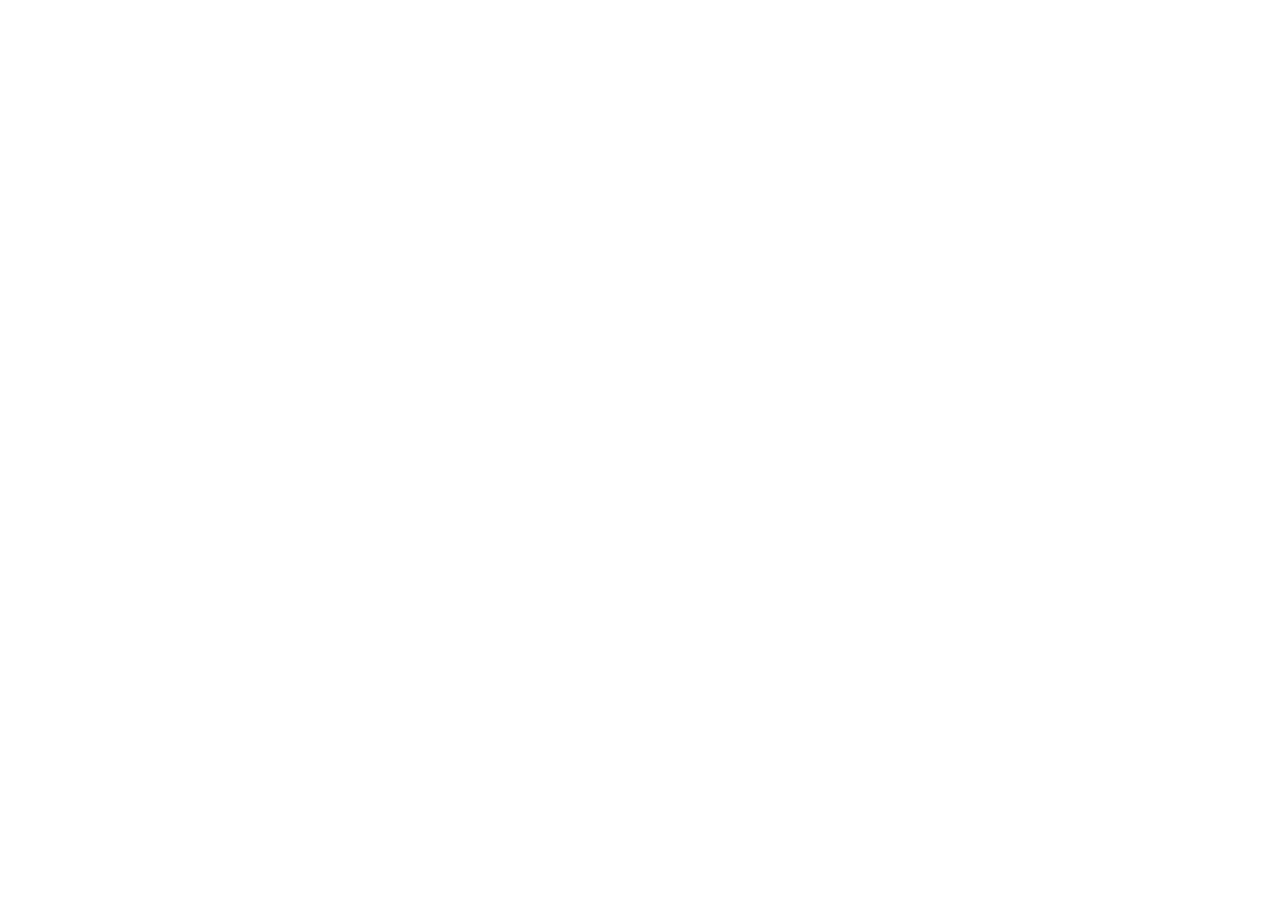
==== docs/download/index.html @ 4f2966c1 "build: era-launcher v0.1.11 with all fixes - Updated to v0.1.11 to fix self-update loop from v0.1.9 " ====
<!-- cache-bust: 20260830-1600



<html lang="en">



<head>



  <meta charset="UTF-8" />



  <meta name="viewport" content="width=device-width, initial-scale=1.0" />



  <title>Download ARGUS — The free Minecraft launcher</title>



  <meta name="description" content="Download ARGUS for Windows. A lightweight Rust-powered Minecraft launcher with automatic Java provisioning." />



  <link rel="stylesheet" href="../css/style.css" />



  <link rel="icon" href="../assets/icon.svg" type="image/svg+xml" />



</head>



<body>



  <nav class="navbar" aria-label="Main">



    <a href="../" class="nav-logo" aria-label="ARGUS Home">



      <svg class="logo-icon" viewBox="0 0 24 24" fill="none" stroke="currentColor" stroke-width="2" stroke-linecap="round" stroke-linejoin="round" aria-hidden="true">



        <path d="M12 2L2 7l10 5 10-5-10-5z"/>



        <path d="M2 17l10 5 10-5"/>



        <path d="M2 12l10 5 10-5"/>



      </svg>



      <span class="logo-text">ARGUS</span>



    </a>



    <button class="nav-toggle" aria-expanded="false" aria-controls="nav-menu" aria-label="Toggle navigation">



      <span class="nav-toggle-bar"></span>



      <span class="nav-toggle-bar"></span>



      <span class="nav-toggle-bar"></span>



    </button>



    <ul class="nav-menu" id="nav-menu">



      <li><a href="../" class="nav-link">Home</a></li>



      <li><a href="../#plugins" class="nav-link">Plugins</a></li>



      <li><a href="." class="nav-link nav-link--active">Download</a></li>



      <li><a href="https://github.com/AngKool-Dev/argus-releases" class="nav-link nav-link--external" target="_blank" rel="noopener noreferrer">GitHub</a></li>



    </ul>



  </nav>



  <div class="nav-overlay" aria-hidden="true"></div>







  <main>



    <section class="download-hero" aria-labelledby="download-title">



      <div class="container">



        <div class="download-card">



          <div class="download-icon" aria-hidden="true">



            <svg viewBox="0 0 24 24" fill="none" stroke="currentColor" stroke-width="1.5" stroke-linecap="round" stroke-linejoin="round">



              <path d="M21 15v4a2 2 0 0 1-2 2H5a2 2 0 0 1-2-2v-4"/>



              <polyline points="7 10 12 15 17 10"/>



              <line x1="12" y1="15" x2="12" y2="3"/>



            </svg>



          </div>



          <h1 id="download-title" class="download-title">Download ARGUS</h1>



          <p class="download-subtitle">Windows x64 — <span data-version>v0.1.11 (14.9 MB)</span></p>







          <a href="." data-download class="btn btn-primary btn-lg btn-download">



            <svg class="btn-icon" viewBox="0 0 24 24" fill="none" stroke="currentColor" stroke-width="2" stroke-linecap="round" stroke-linejoin="round" aria-hidden="true">



              <path d="M21 15v4a2 2 0 0 1-2 2H5a2 2 0 0 1-2-2v-4"/>



              <polyline points="7 10 12 15 17 10"/>



              <line x1="12" y1="15" x2="12" y2="3"/>



            </svg>



            Download ARGUS for Windows



          </a>







          <div class="download-meta">



            <span class="download-meta-item" data-dl-stat><span data-dl-count>—</span> downloads</span>



            <span class="download-meta-sep" data-dl-stat>—</span>



            <span class="download-meta-item">Windows</span>



            <span class="download-meta-sep">—</span>



            <span class="download-meta-item">x86_64</span>



            <span class="download-meta-sep">—</span>



            <span class="download-meta-item">Rust</span>



            <span class="download-meta-sep">—</span>



            <span class="download-meta-item">TUI</span>



          </div>







          <div class="download-info">



            <p class="download-info-text">



              This download is a <strong>standalone portable binary</strong>, not a Windows installer with a folder-selection dialog. There is no setup wizard. Simply save <code>era-launcher.exe</code> to any folder you choose and double-click it to run ARGUS.



            </p>



          </div>







          <div class="download-warning">



            <p class="download-warning-text">



              <strong>Note:</strong> ARGUS is a terminal-based (TUI) launcher. Java is auto-detected or downloaded on first launch — no manual setup required.



            </p>



          </div>







          <div class="download-links">



            <a href="https://github.com/AngKool-Dev/argus-releases" target="_blank" rel="noopener noreferrer" class="download-link">



              <svg viewBox="0 0 24 24" fill="currentColor" width="16" height="16" aria-hidden="true">



                <path d="M12 0c-6.626 0-12 5.373-12 12 0 5.302 3.438 9.8 8.207 11.387.599.111.793-.261.793-.577v-2.234c-3.338.726-4.033-1.416-4.033-1.416-.546-1.387-1.333-1.756-1.333-1.756-1.089-.745.083-.729.083-.729 1.205.084 1.839 1.237 1.839 1.237 1.07 1.834 2.807 1.304 3.492.997.107-.775.418-1.305.762-1.604-2.665-.305-5.467-1.334-5.467-5.931 0-1.311.469-2.381 1.236-3.221-.124-.303-.535-1.524.117-3.176 0 0 1.008-.322 3.301 1.23.957-.266 1.983-.399 3.003-.404 1.02.005 2.047.138 3.006.404 2.291-1.552 3.297-1.23 3.297-1.23.653 1.653.242 2.874.118 3.176.77.84 1.235 1.911 1.235 3.221 0 4.609-2.807 5.624-5.479 5.921.43.372.823 1.102.823 2.222v3.293c0 .319.192.694.801.576 4.765-1.589 8.199-6.086 8.199-11.386 0-6.627-5.373-12-12-12z"/>



              </svg>



              Source code



            </a>



            <a href="https://github.com/AngKool-Dev/argus-releases/releases" target="_blank" rel="noopener noreferrer" class="download-link">



              <svg viewBox="0 0 24 24" fill="none" stroke="currentColor" stroke-width="2" stroke-linecap="round" stroke-linejoin="round" width="16" height="16" aria-hidden="true">



                <path d="M14 2H6a2 2 0 0 0-2 2v16a2 2 0 0 0 2 2h12a2 2 0 0 0 2-2V8z"/>



                <polyline points="14 2 14 8 20 8"/>



                <line x1="16" y1="13" x2="8" y2="13"/>



                <line x1="16" y1="17" x2="8" y2="17"/>



                <polyline points="10 9 9 9 8 9"/>



              </svg>



              Release notes



            </a>



          </div>



        </div>



      </div>



    </section>







    <section class="support-section" aria-labelledby="support-title">



      <div class="container">



        <h2 id="support-title" class="section-title">Support ARGUS</h2>



        <p class="support-desc">ARGUS is free to download and use — no ads, no tracking. If it made your Minecraft setup easier, a coffee keeps development going.</p>



        <div class="bmc-row">



          <div class="bmc-actions">



            <a href="https://buymeacoffee.com/angkool.dev" target="_blank" rel="noopener noreferrer" class="btn btn-primary btn-lg btn-bmc">



              <svg class="btn-icon" viewBox="0 0 24 24" fill="none" stroke="currentColor" stroke-width="2" stroke-linecap="round" stroke-linejoin="round" aria-hidden="true">



                <path d="M18 8h1a4 4 0 0 1 0 8h-1"/>



                <path d="M2 8h16v9a4 4 0 0 1-4 4H6a4 4 0 0 1-4-4V8z"/>



                <line x1="6" y1="1" x2="6" y2="4"/>



                <line x1="10" y1="1" x2="10" y2="4"/>



                <line x1="14" y1="1" x2="14" y2="4"/>



              </svg>



              Buy Me a Coffee



            </a>



            <a href="https://www.paypal.com/ncp/payment/XK8D7M8P8XD34" target="_blank" rel="noopener noreferrer" class="btn btn-lg btn-paypal">



              <svg class="btn-icon" viewBox="0 0 24 24" fill="none" stroke="currentColor" stroke-width="2" stroke-linecap="round" stroke-linejoin="round" aria-hidden="true">



                <rect x="1" y="4" width="22" height="16" rx="2" ry="2"/>



                <line x1="1" y1="10" x2="23" y2="10"/>



              </svg>



              Donate via PayPal



            </a>



          </div>



          <a href="https://buymeacoffee.com/angkool.dev" target="_blank" rel="noopener noreferrer" aria-label="Buy Me a Coffee QR code">



            <img src="/assets/bmc_qr.png" alt="Buy Me a Coffee QR code for angkool.dev" width="140" height="140" class="bmc-qr" loading="lazy" />



          </a>



        </div>



        <p class="bmc-note">Tap a button or scan the code — every bit helps.</p>



        <div class="support-actions" style="margin-top: 28px;">



          <a href="https://github.com/AngKool-Dev/argus-releases" target="_blank" rel="noopener noreferrer" class="btn btn-secondary">



            <svg viewBox="0 0 24 24" fill="currentColor" width="16" height="16" aria-hidden="true">



              <path d="M12 0c-6.626 0-12 5.373-12 12 0 5.302 3.438 9.8 8.207 11.387.599.111.793-.261.793-.577v-2.234c-3.338.726-4.033-1.416-4.033-1.416-.546-1.387-1.333-1.756-1.333-1.756-1.089-.745.083-.729.083-.729 1.205.084 1.839 1.237 1.839 1.237 1.07 1.834 2.807 1.304 3.492.997.107-.775.418-1.305.762-1.604-2.665-.305-5.467-1.334-5.467-5.931 0-1.311.469-2.381 1.236-3.221-.124-.303-.535-1.524.117-3.176 0 0 1.008-.322 3.301 1.23.957-.266 1.983-.399 3.003-.404 1.02.005 2.047.138 3.006.404 2.291-1.552 3.297-1.23 3.297-1.23.653 1.653.242 2.874.118 3.176.77.84 1.235 1.911 1.235 3.221 0 4.609-2.807 5.624-5.479 5.921.43.372.823 1.102.823 2.222v3.293c0 .319.192.694.801.576 4.765-1.589 8.199-6.086 8.199-11.386 0-6.627-5.373-12-12-12z"/>



            </svg>



            Star on GitHub



          </a>



        </div>



      </div>



    </section>



  </main>







  <footer class="footer" role="contentinfo">



    <div class="container footer-inner">



      <div class="footer-brand">



        <a href="../" class="nav-logo" aria-label="ARGUS Home">



          <svg class="logo-icon" viewBox="0 0 24 24" fill="none" stroke="currentColor" stroke-width="2" stroke-linecap="round" stroke-linejoin="round" aria-hidden="true">



            <path d="M12 2L2 7l10 5 10-5-10-5z"/>



            <path d="M2 17l10 5 10-5"/>



            <path d="M2 12l10 5 10-5"/>



          </svg>



          <span class="logo-text">ARGUS</span>



        </a>



        <p class="footer-tagline">Free Minecraft launcher for Windows.</p>



      </div>



      <div class="footer-links">



        <a href="../#plugins" rel="noopener noreferrer">Plugins</a>



        <a href="https://github.com/AngKool-Dev/argus-releases" target="_blank" rel="noopener noreferrer">GitHub</a>



        <a href="https://buymeacoffee.com/angkool.dev" target="_blank" rel="noopener noreferrer">Support</a>



        <a href="../">Download</a>



      </div>



      <p class="footer-legal">Minecraft is a trademark of Mojang Studios. ARGUS is an independent project.</p>



    </div>



  </footer>







  <script src="../js/main.js"></script>



</body>



</html>
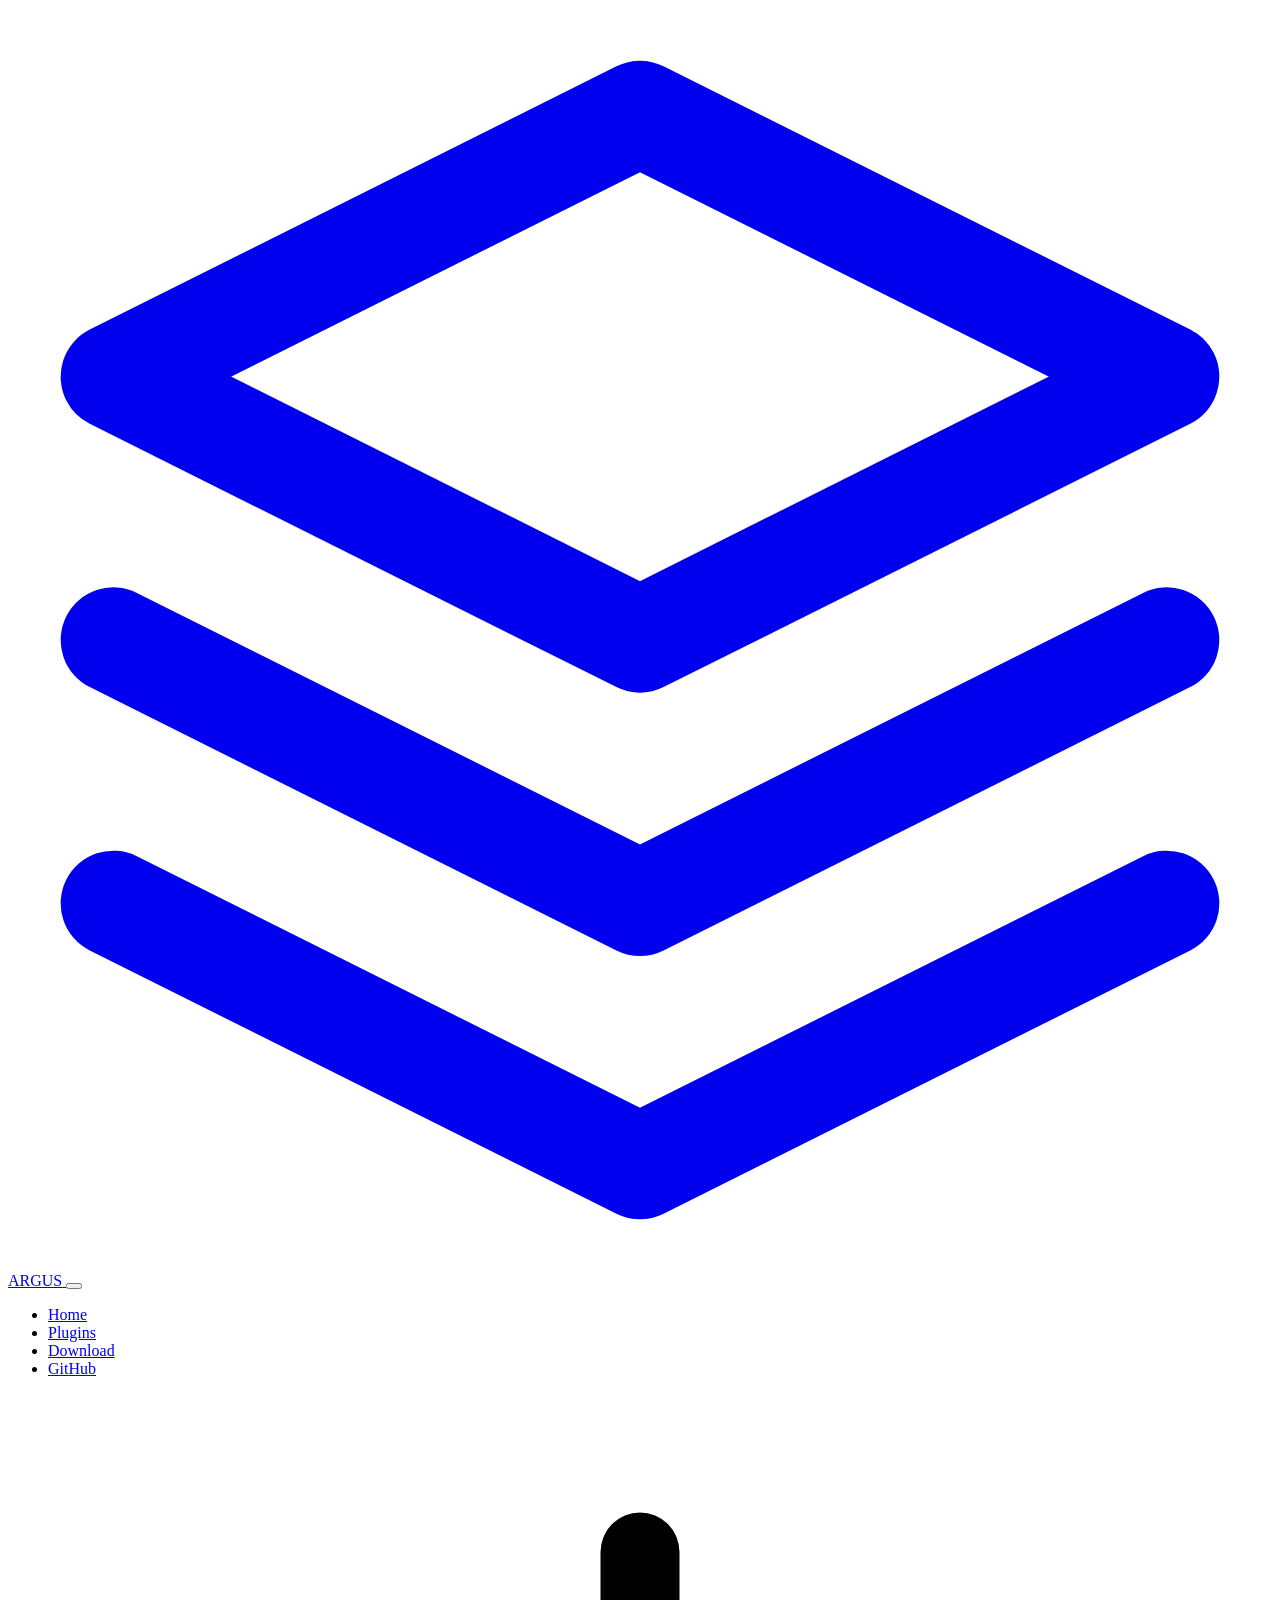
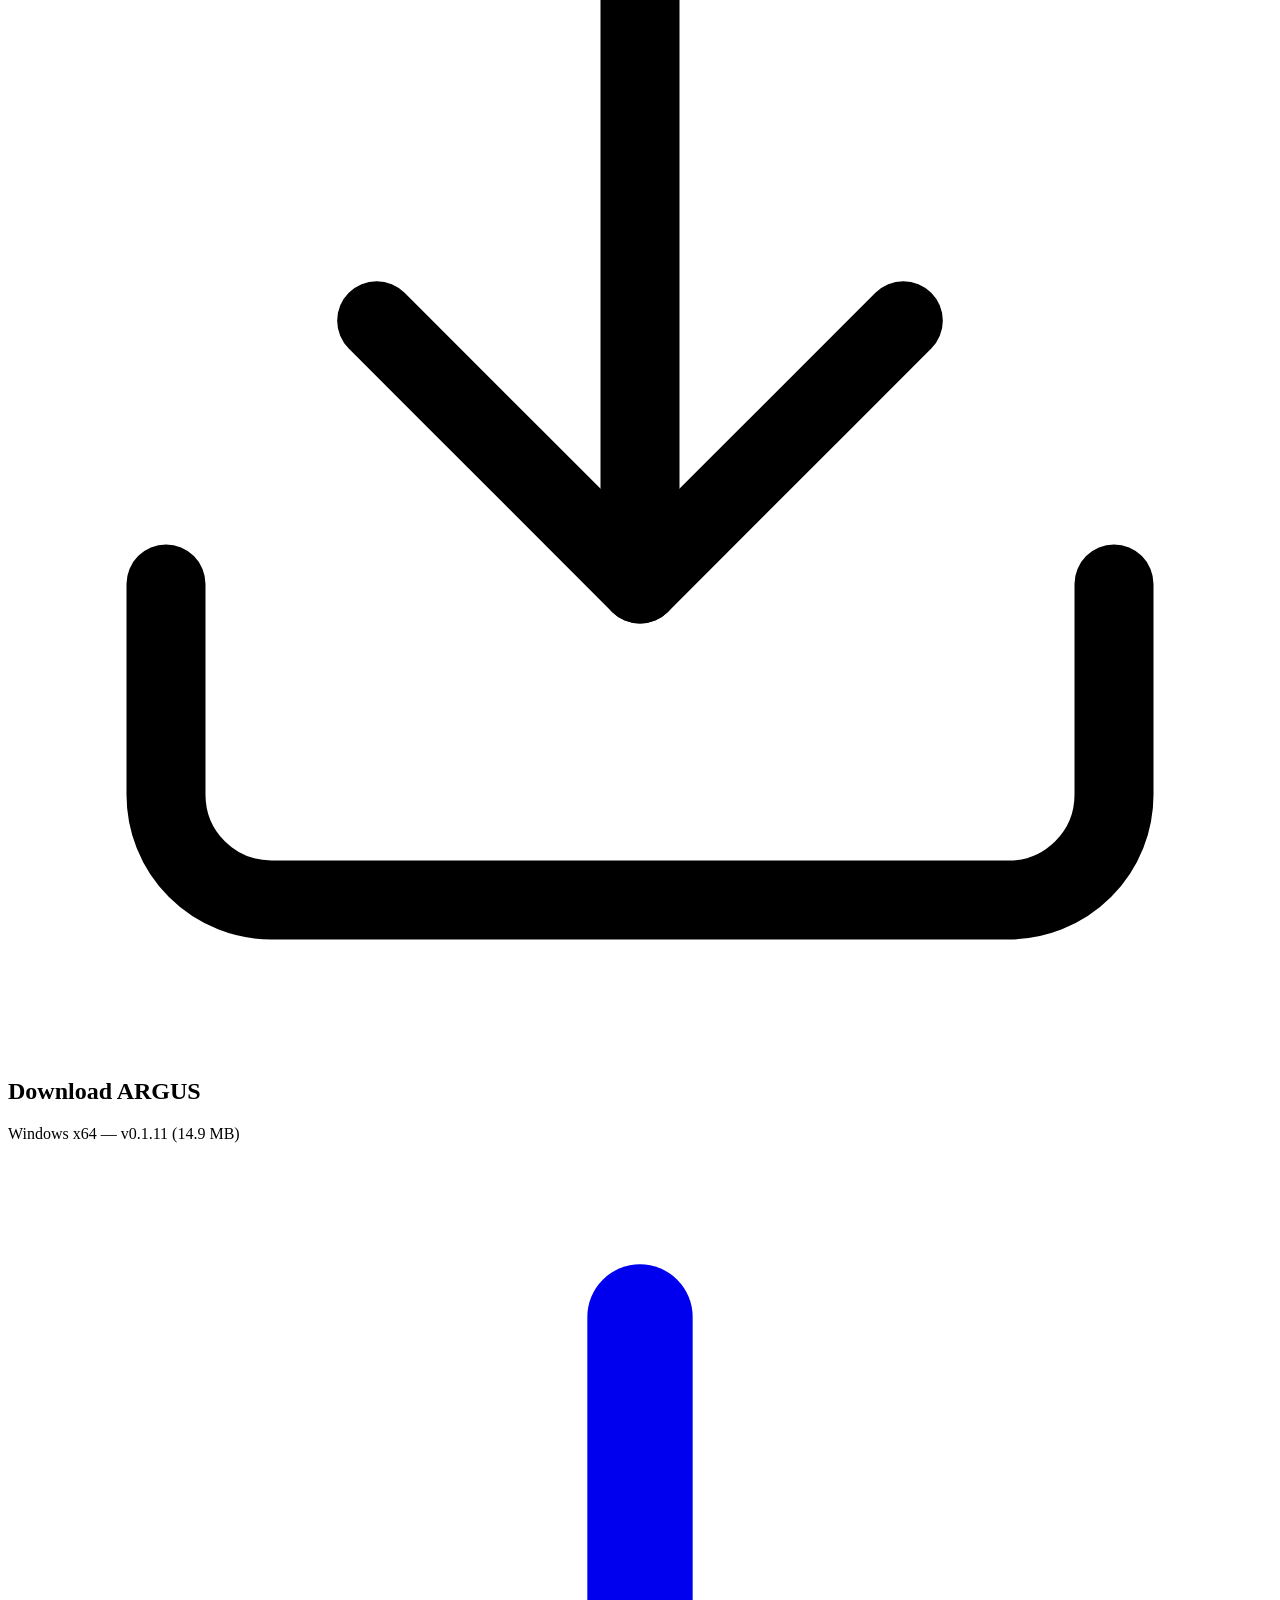
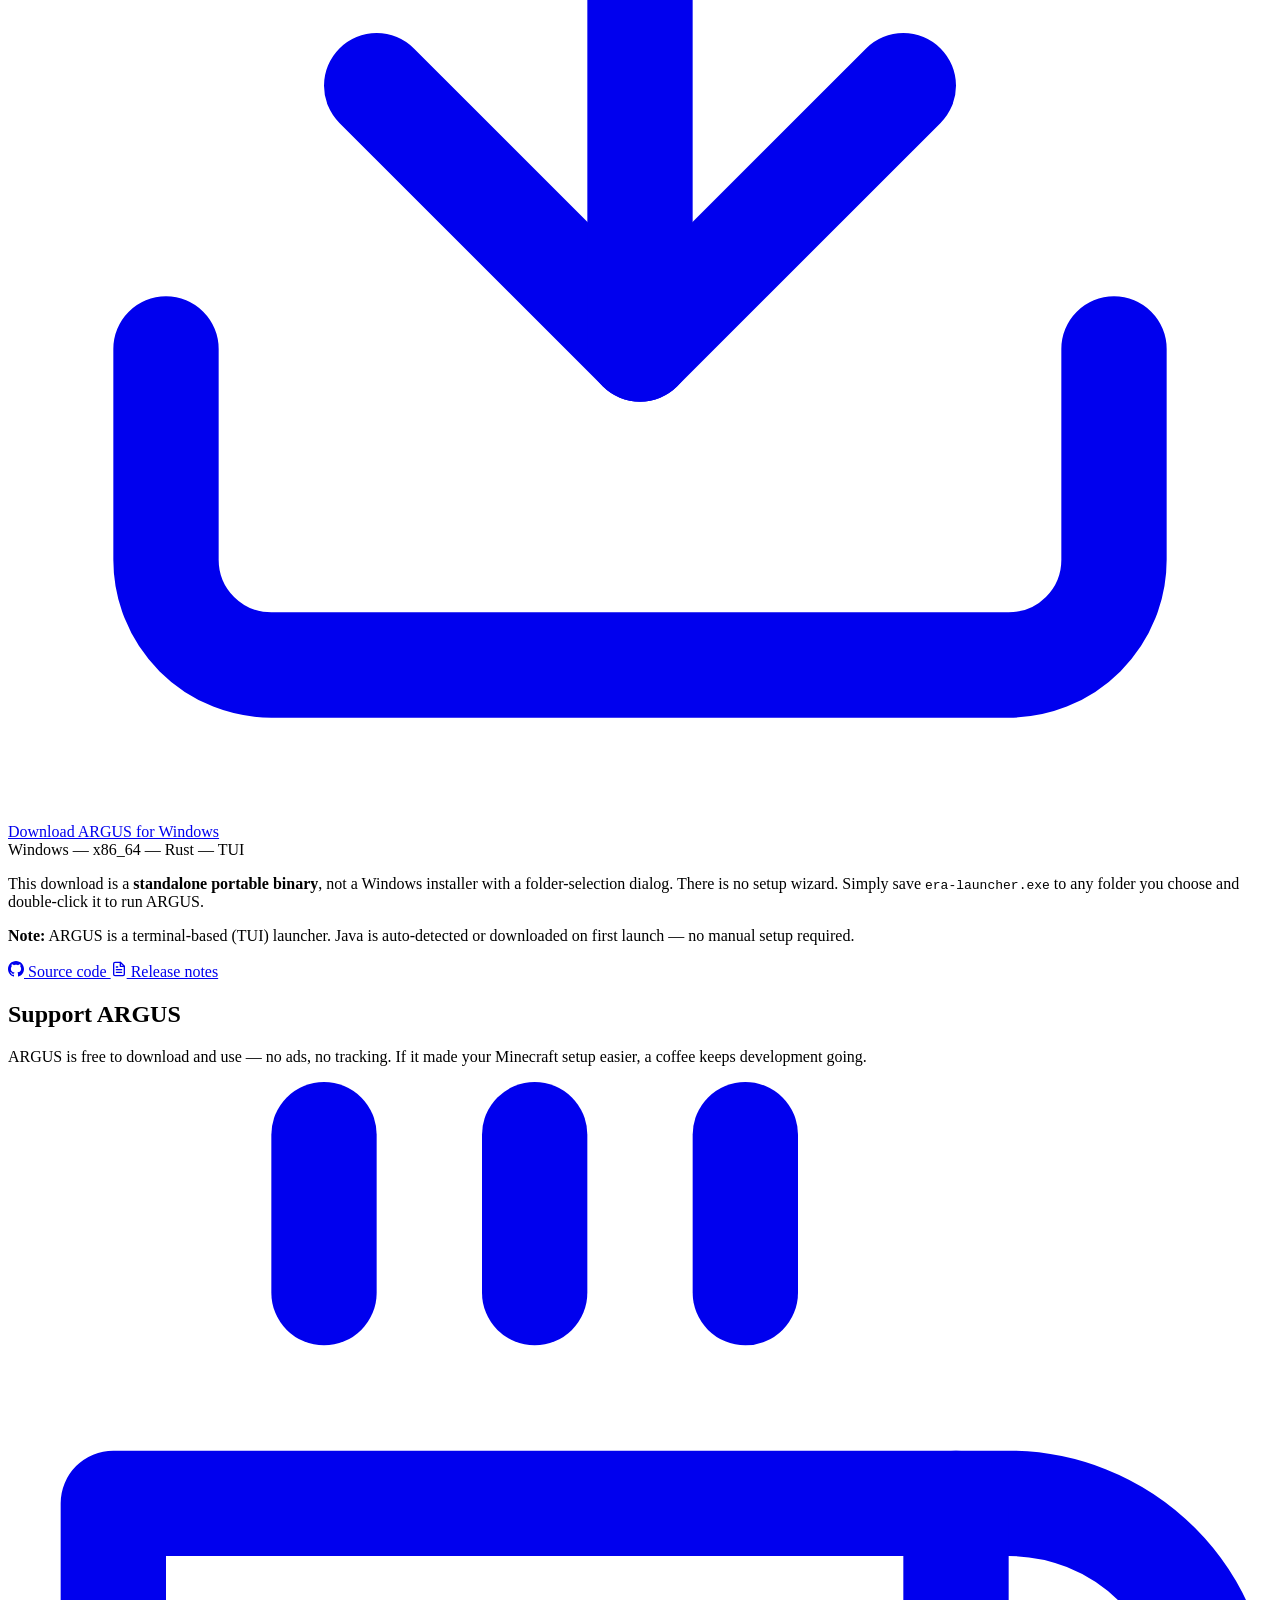
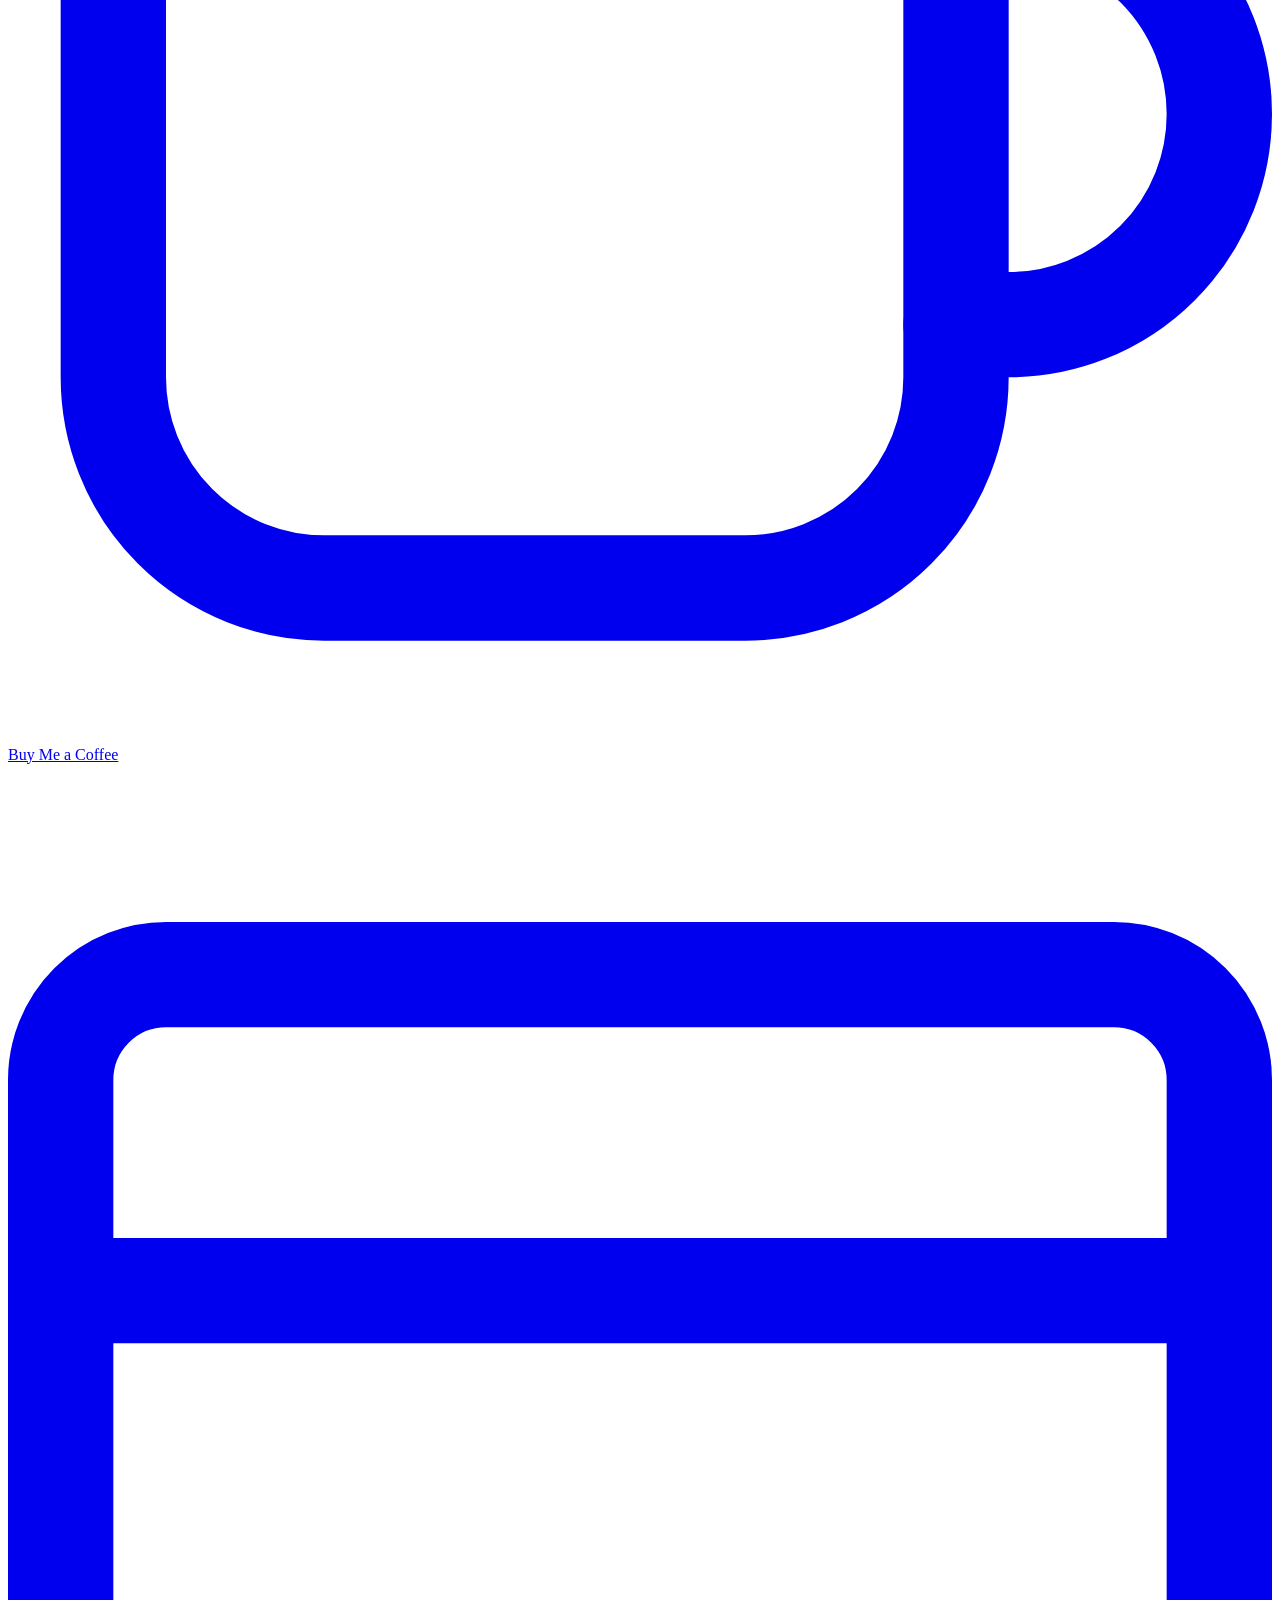
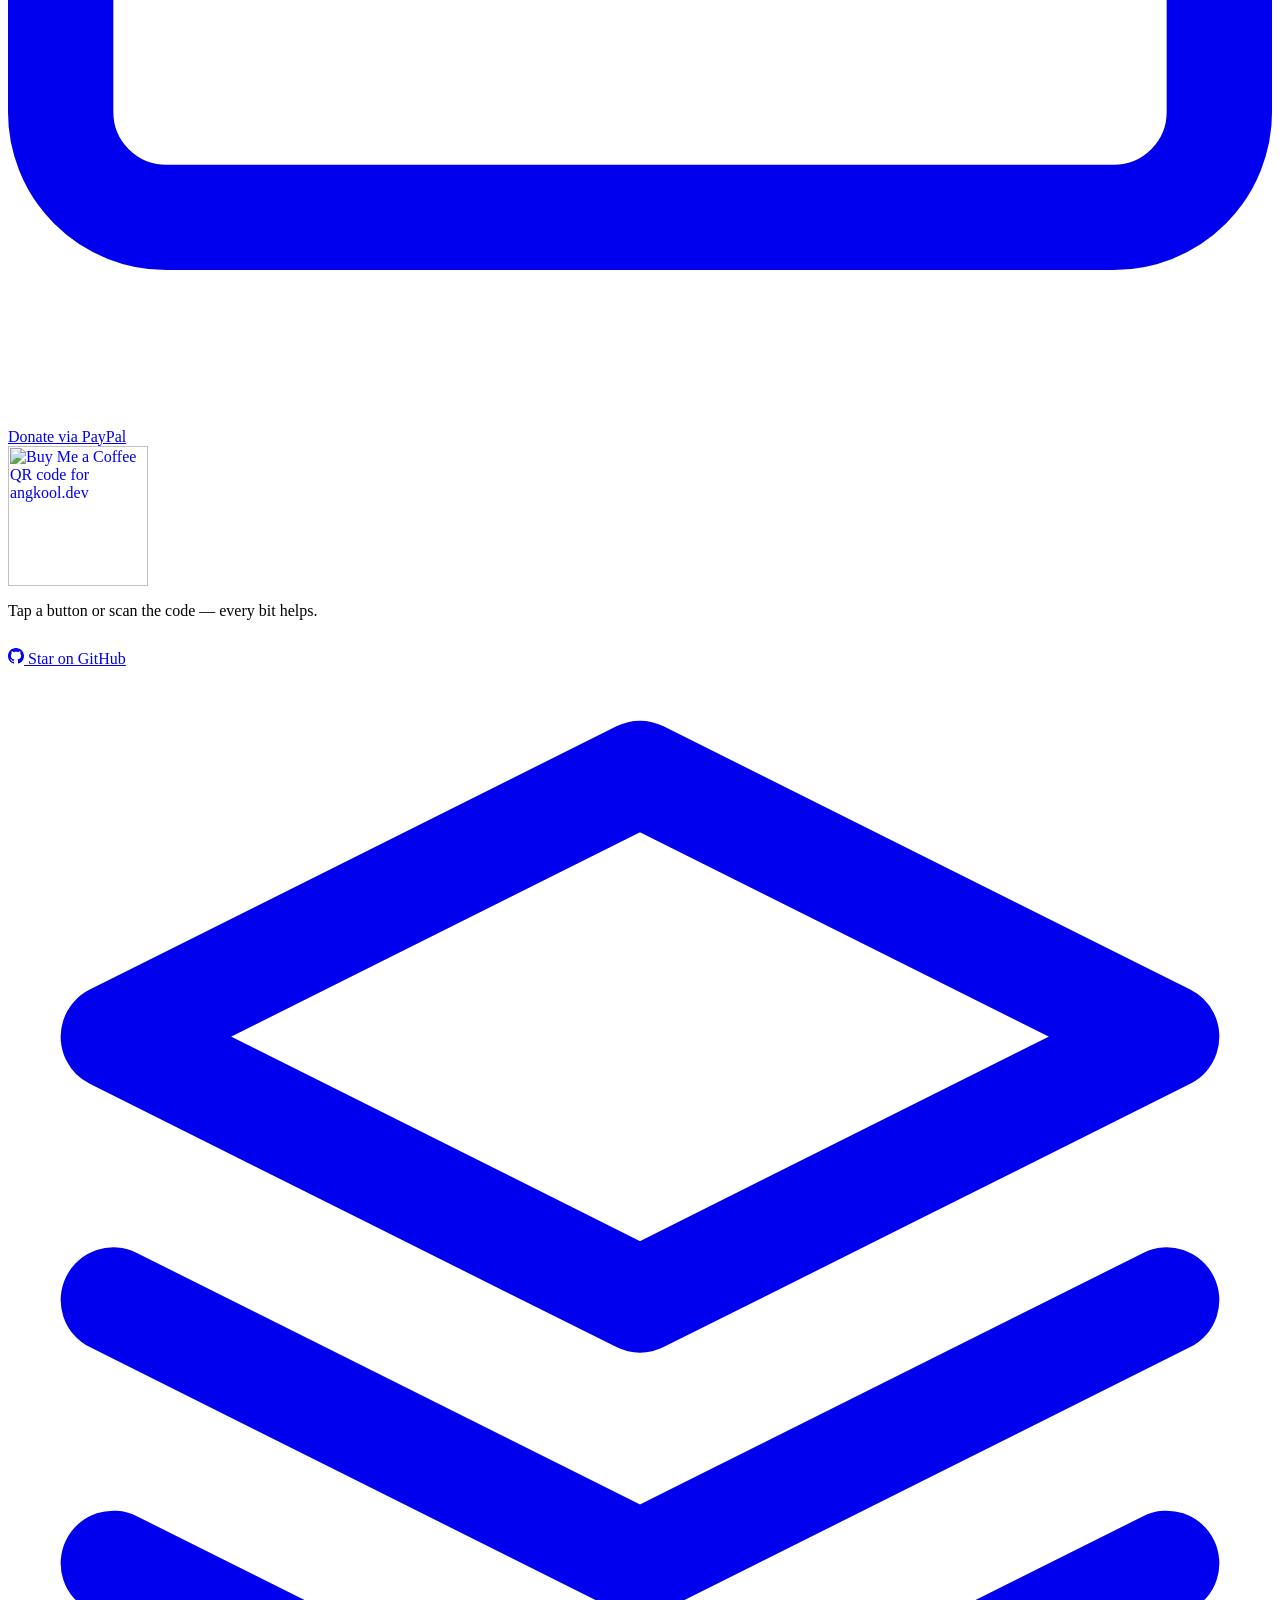
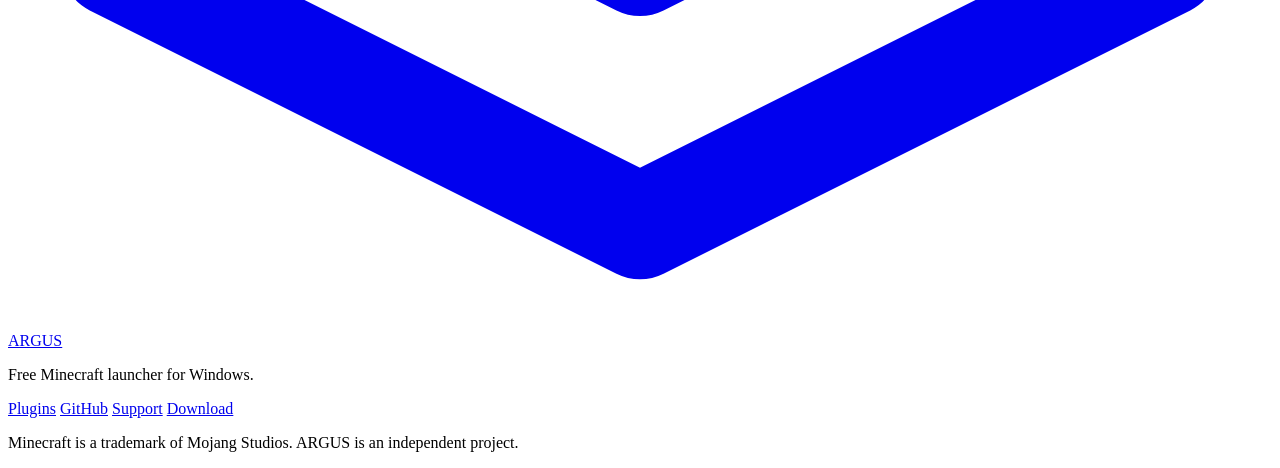
==== commit 2545f855: "fix: add Cloudflare Pages redirects and trailing-slash download links" ====
--- a/docs/download/index.html
+++ b/docs/download/index.html
@@ -1,4 +1,4 @@
-<!-- cache-bust: 20260830-1600
+<!-- cache-bust: 20260830-1600 -->
 
 
 
@@ -110,7 +110,7 @@
 
 
 
-      <li><a href="." class="nav-link nav-link--active">Download</a></li>
+      <li><a href="./" class="nav-link nav-link--active">Download</a></li>
 
 
 
@@ -190,7 +190,7 @@
 
 
 
-          <a href="." data-download class="btn btn-primary btn-lg btn-download">
+          <a href="./" data-download class="btn btn-primary btn-lg btn-download">
 
 
 
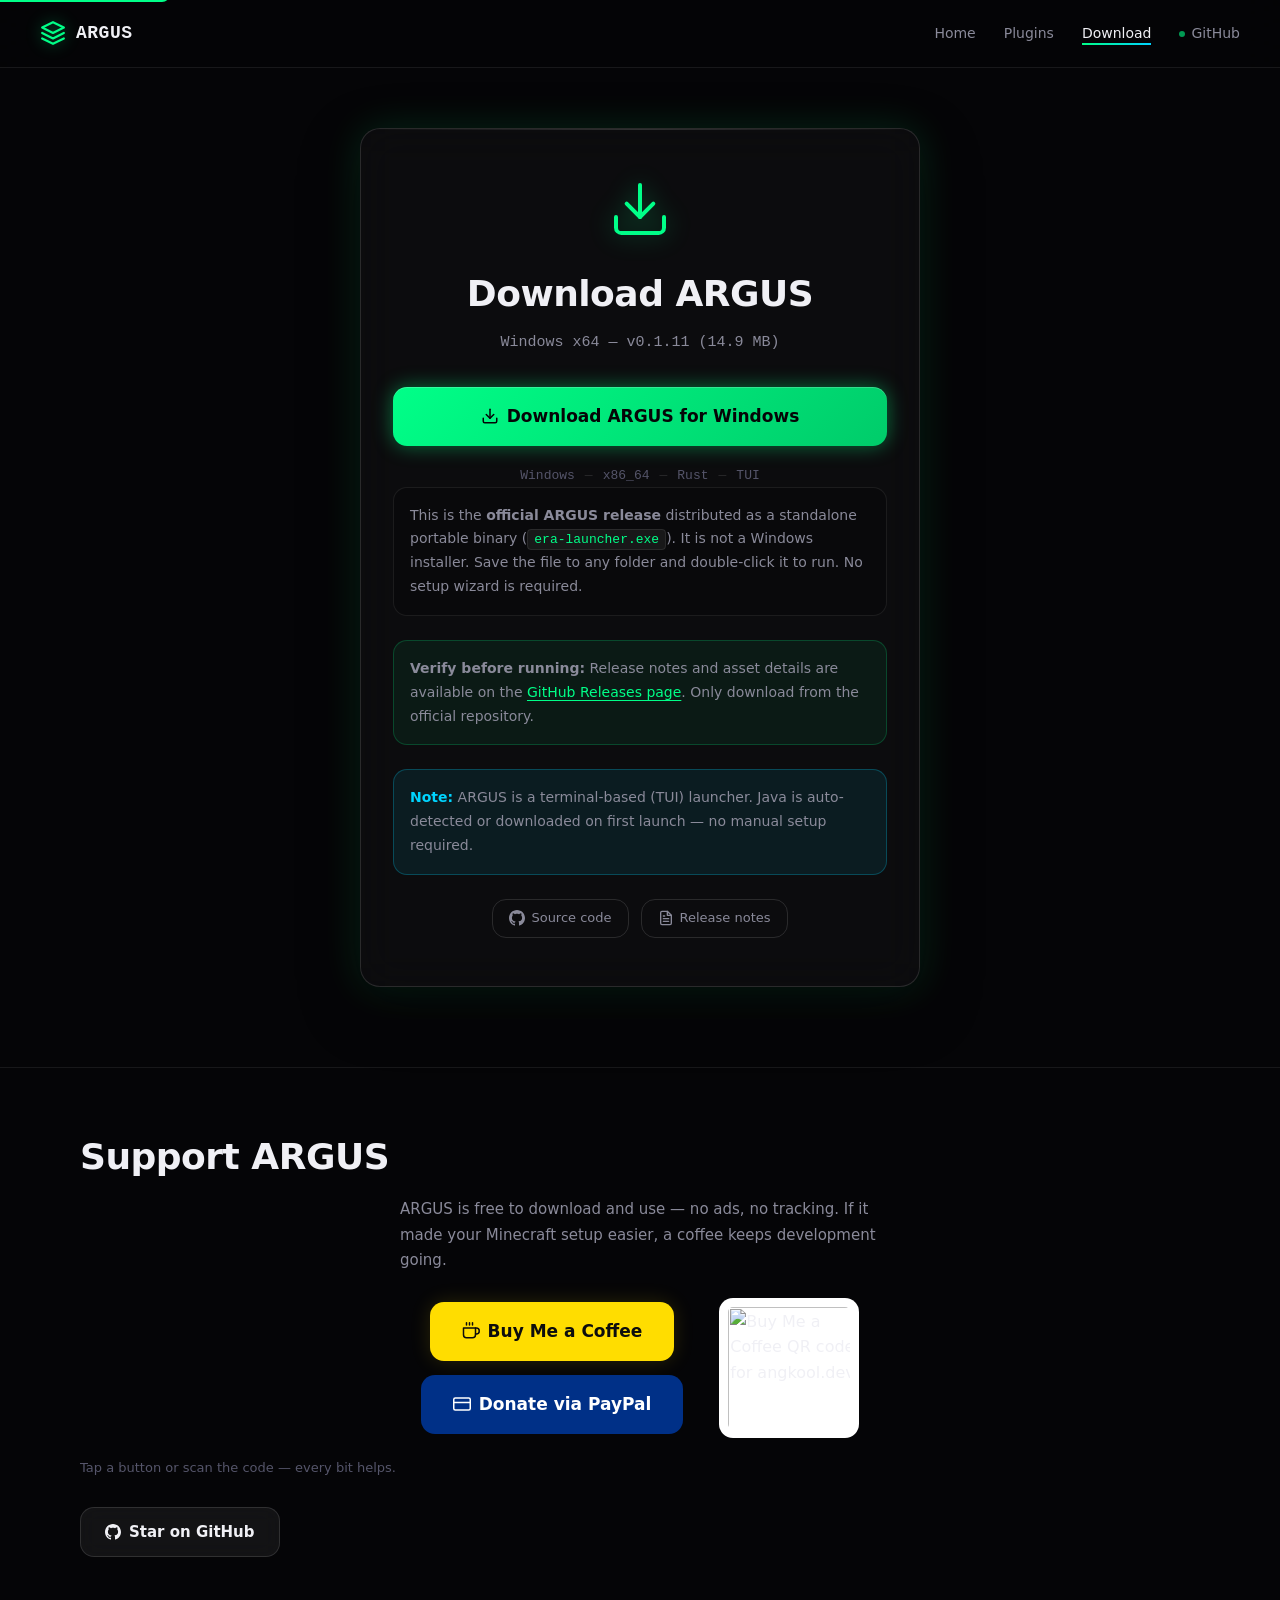
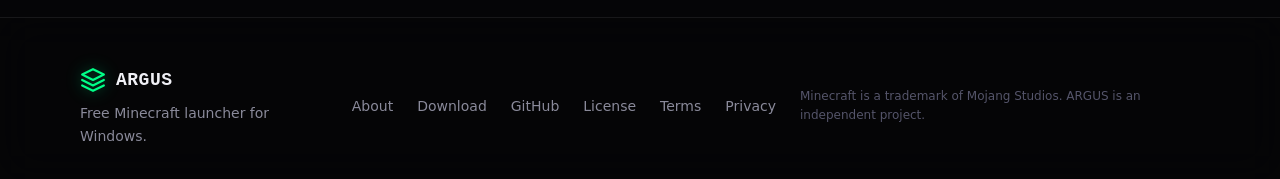
==== commit ce8a0ee3: "Add privacy, terms, license pages; improve download safety, footer, accessibility, SEO" ====
--- a/docs/download/index.html
+++ b/docs/download/index.html
@@ -34,6 +34,30 @@
 
 
 
+  <link rel="canonical" href="https://argus-launcher.pages.dev/download/" />
+
+
+
+  <meta property="og:title" content="Download ARGUS — The free Minecraft launcher" />
+
+
+
+  <meta property="og:description" content="Download ARGUS for Windows. A lightweight Rust-powered Minecraft launcher with automatic Java provisioning." />
+
+
+
+  <meta property="og:type" content="website" />
+
+
+
+  <meta property="og:url" content="https://argus-launcher.pages.dev/download/" />
+
+
+
+  <meta property="og:site_name" content="ARGUS" />
+
+
+
 </head>
 
 
@@ -42,6 +66,9 @@
 
 
 
+  <a href="#main" class="skip-link">Skip to content</a>
+
+
   <nav class="navbar" aria-label="Main">
 
 
@@ -282,7 +309,7 @@
 
 
 
-              This download is a <strong>standalone portable binary</strong>, not a Windows installer with a folder-selection dialog. There is no setup wizard. Simply save <code>era-launcher.exe</code> to any folder you choose and double-click it to run ARGUS.
+              This is the <strong>official ARGUS release</strong> distributed as a standalone portable binary (<code>era-launcher.exe</code>). It is not a Windows installer. Save the file to any folder and double-click it to run. No setup wizard is required.
 
 
 
@@ -294,6 +321,26 @@
 
 
 
+          <div class="download-verify">
+
+
+
+            <p class="download-verify-text">
+
+
+
+              <strong>Verify before running:</strong> Release notes and asset details are available on the <a href="https://github.com/AngKool-Dev/argus-releases/releases" target="_blank" rel="noopener noreferrer">GitHub Releases page</a>. Only download from the official repository.
+
+
+
+            </p>
+
+
+
+          </div>
+
+
+
 
 
 
@@ -626,27 +673,35 @@
 
 
 
-      <div class="footer-links">
-
-
-
-        <a href="../#plugins" rel="noopener noreferrer">Plugins</a>
-
-
-
-        <a href="https://github.com/AngKool-Dev/argus-releases" target="_blank" rel="noopener noreferrer">GitHub</a>
-
-
-
-        <a href="https://buymeacoffee.com/angkool.dev" target="_blank" rel="noopener noreferrer">Support</a>
-
-
-
-        <a href="../">Download</a>
-
-
-
-      </div>
+       <div class="footer-links">
+
+
+
+         <a href="../">About</a>
+
+
+
+         <a href="./">Download</a>
+
+
+
+         <a href="https://github.com/AngKool-Dev/argus-releases" target="_blank" rel="noopener noreferrer">GitHub</a>
+
+
+
+         <a href="../license/">License</a>
+
+
+
+         <a href="../terms/">Terms</a>
+
+
+
+         <a href="../privacy/">Privacy</a>
+
+
+
+       </div>
 
 
 
--- a/docs/css/style.css
+++ b/docs/css/style.css
@@ -0,0 +1,1704 @@
+/* ============================================
+   ARGUS — Liquid Glass Theme
+   ============================================ */
+
+:root {
+  --bg-root: #050507;
+  --bg-surface: rgba(255, 255, 255, 0.03);
+  --bg-elevated: rgba(255, 255, 255, 0.06);
+  --bg-inset: rgba(0, 0, 0, 0.25);
+  --border-subtle: rgba(255, 255, 255, 0.08);
+  --border-default: rgba(255, 255, 255, 0.12);
+  --border-strong: rgba(255, 255, 255, 0.2);
+  --text-primary: #f0f0f5;
+  --text-secondary: #8a8a9a;
+  --text-muted: #55556a;
+  --accent-primary: #00ff88;
+  --accent-secondary: #00d4ff;
+  --accent-tertiary: #a855f7;
+  --accent-dim: rgba(0, 255, 136, 0.15);
+  --accent-glow: rgba(0, 255, 136, 0.4);
+  --font-mono: 'JetBrains Mono', 'Fira Code', 'Cascadia Code', 'Consolas', monospace;
+  --font-sans: 'Inter', system-ui, -apple-system, BlinkMacSystemFont, 'Segoe UI', Roboto, sans-serif;
+  --radius-sm: 8px;
+  --radius-md: 14px;
+  --radius-lg: 20px;
+  --radius-xl: 28px;
+  --max-width: 1200px;
+  --nav-height: 68px;
+}
+
+*, *::before, *::after {
+  box-sizing: border-box;
+  margin: 0;
+  padding: 0;
+}
+
+html {
+  scroll-behavior: smooth;
+  -webkit-text-size-adjust: 100%;
+}
+
+body {
+  background: var(--bg-root);
+  color: var(--text-primary);
+  font-family: var(--font-sans);
+  line-height: 1.6;
+  min-height: 100vh;
+  overflow-x: hidden;
+  -webkit-font-smoothing: antialiased;
+  -moz-osx-font-smoothing: grayscale;
+}
+
+a {
+  color: inherit;
+  text-decoration: none;
+}
+
+img, svg {
+  display: block;
+  max-width: 100%;
+}
+
+ul {
+  list-style: none;
+}
+
+.container {
+  width: 100%;
+  max-width: var(--max-width);
+  margin: 0 auto;
+  padding: 0 24px;
+}
+
+@media (min-width: 768px) {
+  .container {
+    padding: 0 40px;
+  }
+}
+
+/* ============================================
+   Animated Liquid Background
+   ============================================ */
+.liquid-bg {
+  position: fixed;
+  inset: 0;
+  z-index: -1;
+  overflow: hidden;
+  pointer-events: none;
+}
+
+.liquid-orb {
+  position: absolute;
+  border-radius: 50%;
+  filter: blur(80px);
+  opacity: 0.5;
+  animation: float 20s ease-in-out infinite;
+}
+
+.liquid-orb--1 {
+  width: 500px;
+  height: 500px;
+  background: radial-gradient(circle, rgba(0, 255, 136, 0.2) 0%, transparent 70%);
+  top: -10%;
+  left: -5%;
+  animation-delay: 0s;
+}
+
+.liquid-orb--2 {
+  width: 400px;
+  height: 400px;
+  background: radial-gradient(circle, rgba(0, 212, 255, 0.18) 0%, transparent 70%);
+  top: 40%;
+  right: -8%;
+  animation-delay: -7s;
+}
+
+.liquid-orb--3 {
+  width: 350px;
+  height: 350px;
+  background: radial-gradient(circle, rgba(168, 85, 247, 0.15) 0%, transparent 70%);
+  bottom: -5%;
+  left: 20%;
+  animation-delay: -14s;
+}
+
+.liquid-orb--4 {
+  width: 300px;
+  height: 300px;
+  background: radial-gradient(circle, rgba(0, 255, 136, 0.12) 0%, transparent 70%);
+  top: 60%;
+  left: 50%;
+  animation-delay: -5s;
+}
+
+@keyframes float {
+  0%, 100% { transform: translate(0, 0) scale(1); }
+  25% { transform: translate(60px, -40px) scale(1.1); }
+  50% { transform: translate(-20px, 30px) scale(0.95); }
+  75% { transform: translate(-50px, -20px) scale(1.05); }
+}
+
+/* ============================================
+   Navbar
+   ============================================ */
+.navbar {
+  position: fixed;
+  top: 0;
+  left: 0;
+  right: 0;
+  z-index: 100;
+  height: var(--nav-height);
+  background: rgba(5, 5, 7, 0.7);
+  backdrop-filter: blur(20px) saturate(180%);
+  -webkit-backdrop-filter: blur(20px) saturate(180%);
+  border-bottom: 1px solid var(--border-subtle);
+  display: flex;
+  align-items: center;
+  justify-content: space-between;
+  padding: 0 24px;
+  gap: 32px;
+}
+
+@media (min-width: 768px) {
+  .navbar {
+    padding: 0 40px;
+  }
+}
+
+.nav-logo {
+  display: inline-flex;
+  align-items: center;
+  gap: 10px;
+  color: var(--text-primary);
+  font-weight: 700;
+  font-size: 18px;
+  letter-spacing: 0.5px;
+  z-index: 101;
+}
+
+.logo-icon {
+  width: 26px;
+  height: 26px;
+  color: var(--accent-primary);
+  filter: drop-shadow(0 0 8px var(--accent-glow));
+}
+
+.logo-text {
+  font-family: var(--font-mono);
+}
+
+.nav-menu {
+  display: flex;
+  align-items: center;
+  gap: 28px;
+}
+
+.nav-link {
+  font-size: 14px;
+  font-weight: 500;
+  color: var(--text-secondary);
+  transition: color 0.2s ease;
+  position: relative;
+}
+
+.nav-link:hover,
+.nav-link:focus {
+  color: var(--text-primary);
+  outline: none;
+}
+
+.nav-link:focus-visible {
+  outline: 2px solid var(--accent-primary);
+  outline-offset: 3px;
+  border-radius: 4px;
+}
+
+.nav-link::after {
+  content: '';
+  position: absolute;
+  bottom: -4px;
+  left: 0;
+  width: 0;
+  height: 2px;
+  background: linear-gradient(90deg, var(--accent-primary), var(--accent-secondary));
+  transition: width 0.25s ease;
+}
+
+.nav-link:hover::after,
+.nav-link:focus::after {
+  width: 100%;
+}
+
+.nav-link--external::before {
+  content: '';
+  display: inline-block;
+  width: 6px;
+  height: 6px;
+  margin-right: 6px;
+  border-radius: 50%;
+  background: var(--accent-primary);
+  opacity: 0.6;
+  vertical-align: middle;
+}
+
+.nav-link--discord {
+  display: inline-flex;
+  align-items: center;
+  gap: 8px;
+  padding: 8px 16px;
+  border-radius: 999px;
+  background: linear-gradient(135deg, rgba(88, 101, 242, 0.15), rgba(88, 101, 242, 0.05));
+  border: 1px solid rgba(88, 101, 242, 0.35);
+  color: #b4c0ff;
+  font-weight: 600;
+  font-size: 13px;
+  letter-spacing: 0.2px;
+  backdrop-filter: blur(10px);
+  box-shadow: 0 0 20px rgba(88, 101, 242, 0.15), inset 0 1px 0 rgba(255, 255, 255, 0.05);
+  transition: all 0.3s ease;
+}
+
+.nav-link--discord::before {
+  display: none;
+}
+
+.nav-link--discord::after {
+  display: none;
+}
+
+.nav-discord-icon {
+  width: 18px;
+  height: 18px;
+  flex-shrink: 0;
+  filter: drop-shadow(0 0 4px rgba(88, 101, 242, 0.5));
+  transition: filter 0.3s ease;
+}
+
+.nav-link--discord:hover,
+.nav-link--discord:focus {
+  color: #fff;
+  background: linear-gradient(135deg, rgba(88, 101, 242, 0.35), rgba(88, 101, 242, 0.15));
+  border-color: rgba(88, 101, 242, 0.6);
+  box-shadow: 0 0 30px rgba(88, 101, 242, 0.35), inset 0 1px 0 rgba(255, 255, 255, 0.1);
+  outline: none;
+  transform: translateY(-1px);
+}
+
+.nav-link--discord:hover .nav-discord-icon,
+.nav-link--discord:focus .nav-discord-icon {
+  filter: drop-shadow(0 0 8px rgba(88, 101, 242, 0.8));
+}
+
+.nav-toggle {
+  display: none;
+  flex-direction: column;
+  gap: 5px;
+  padding: 8px;
+  background: none;
+  border: none;
+  cursor: pointer;
+  z-index: 101;
+  border-radius: var(--radius-sm);
+}
+
+.nav-toggle:focus-visible {
+  outline: 2px solid var(--accent-primary);
+  outline-offset: 3px;
+}
+
+.nav-toggle-bar {
+  display: block;
+  width: 22px;
+  height: 2px;
+  background: var(--text-primary);
+  border-radius: 2px;
+  transition: transform 0.25s ease, opacity 0.25s ease;
+}
+
+.nav-toggle[aria-expanded="true"] .nav-toggle-bar:nth-child(1) {
+  transform: translateY(7px) rotate(45deg);
+}
+
+.nav-toggle[aria-expanded="true"] .nav-toggle-bar:nth-child(2) {
+  opacity: 0;
+}
+
+.nav-toggle[aria-expanded="true"] .nav-toggle-bar:nth-child(3) {
+  transform: translateY(-7px) rotate(-45deg);
+}
+
+@media (max-width: 767px) {
+  .nav-toggle {
+    display: flex;
+  }
+
+  .nav-menu {
+    position: fixed;
+    top: 0;
+    right: 0;
+    width: 260px;
+    height: 100vh;
+    background: rgba(5, 5, 7, 0.9);
+    backdrop-filter: blur(20px);
+    -webkit-backdrop-filter: blur(20px);
+    border-left: 1px solid var(--border-subtle);
+    flex-direction: column;
+    align-items: flex-start;
+    gap: 0;
+    padding: calc(var(--nav-height) + 24px) 24px 24px;
+    transform: translateX(100%);
+    transition: transform 0.3s ease;
+    box-shadow: -8px 0 30px rgba(0, 0, 0, 0.5);
+  }
+
+  .nav-menu.is-open {
+    transform: translateX(0);
+  }
+
+  .nav-link {
+    display: block;
+    padding: 14px 0;
+    font-size: 16px;
+    border-bottom: 1px solid var(--border-subtle);
+    width: 100%;
+  }
+
+  .nav-link::after {
+    display: none;
+  }
+}
+
+.nav-overlay {
+  position: fixed;
+  inset: 0;
+  background: rgba(0, 0, 0, 0.6);
+  z-index: 99;
+  opacity: 0;
+  visibility: hidden;
+  transition: opacity 0.3s ease, visibility 0.3s ease;
+}
+
+.nav-overlay.is-visible {
+  opacity: 1;
+  visibility: visible;
+}
+
+/* ============================================
+   Hero
+   ============================================ */
+.hero {
+  position: relative;
+  min-height: 100vh;
+  display: flex;
+  align-items: center;
+  justify-content: center;
+  padding: calc(var(--nav-height) + 40px) 24px 60px;
+  overflow: hidden;
+}
+
+.hero-bg {
+  position: absolute;
+  inset: 0;
+  pointer-events: none;
+  z-index: 0;
+}
+
+.hero-grid {
+  position: absolute;
+  inset: 0;
+  background-image:
+    linear-gradient(rgba(255, 255, 255, 0.04) 1px, transparent 1px),
+    linear-gradient(90deg, rgba(255, 255, 255, 0.04) 1px, transparent 1px);
+  background-size: 60px 60px;
+  mask-image: radial-gradient(ellipse at center, black 30%, transparent 70%);
+  -webkit-mask-image: radial-gradient(ellipse at center, black 30%, transparent 70%);
+}
+
+.hero-glow {
+  position: absolute;
+  top: 20%;
+  left: 50%;
+  transform: translateX(-50%);
+  width: 700px;
+  height: 500px;
+  background: radial-gradient(ellipse at center, var(--accent-dim) 0%, transparent 70%);
+  filter: blur(100px);
+  opacity: 0.7;
+}
+
+.hero-content {
+  position: relative;
+  z-index: 1;
+  text-align: center;
+  max-width: 720px;
+  margin: 0 auto;
+}
+
+.hero-badge {
+  display: inline-flex;
+  align-items: center;
+  gap: 8px;
+  padding: 6px 14px;
+  border: 1px solid var(--border-default);
+  border-radius: 999px;
+  font-size: 12px;
+  font-weight: 600;
+  color: var(--text-secondary);
+  background: var(--bg-surface);
+  margin-bottom: 24px;
+  font-family: var(--font-mono);
+  letter-spacing: 0.5px;
+  backdrop-filter: blur(10px);
+}
+
+.hero-badge-dot {
+  width: 6px;
+  height: 6px;
+  border-radius: 50%;
+  background: var(--accent-primary);
+  box-shadow: 0 0 8px var(--accent-glow);
+  animation: pulse-dot 2s ease-in-out infinite;
+}
+
+.hero-badge--version {
+  background: linear-gradient(135deg, var(--accent-primary), var(--accent-secondary));
+  color: #050507;
+  border-color: transparent;
+  font-family: var(--font-mono);
+  font-size: 11px;
+  padding: 4px 10px;
+}
+
+@keyframes pulse-dot {
+  0%, 100% { opacity: 1; }
+  50% { opacity: 0.4; }
+}
+
+.hero-title {
+  display: flex;
+  flex-direction: column;
+  gap: 8px;
+  margin-bottom: 20px;
+}
+
+.hero-title-main {
+  font-family: var(--font-mono);
+  font-size: clamp(48px, 8vw, 80px);
+  font-weight: 800;
+  line-height: 1;
+  letter-spacing: -2px;
+  color: var(--text-primary);
+  background: linear-gradient(135deg, var(--text-primary) 0%, var(--text-secondary) 100%);
+  -webkit-background-clip: text;
+  -webkit-text-fill-color: transparent;
+  background-clip: text;
+}
+
+.hero-title-sub {
+  font-size: clamp(18px, 3vw, 24px);
+  font-weight: 500;
+  color: var(--text-secondary);
+  letter-spacing: -0.3px;
+}
+
+.hero-desc {
+  font-size: clamp(16px, 2vw, 18px);
+  color: var(--text-secondary);
+  max-width: 560px;
+  margin: 0 auto 32px;
+  line-height: 1.7;
+}
+
+.hero-actions {
+  display: flex;
+  flex-wrap: wrap;
+  gap: 14px;
+  justify-content: center;
+  margin-bottom: 28px;
+}
+
+.hero-meta {
+  display: flex;
+  flex-wrap: wrap;
+  align-items: center;
+  justify-content: center;
+  gap: 10px;
+  font-size: 13px;
+  color: var(--text-muted);
+  font-family: var(--font-mono);
+}
+
+.hero-meta-sep {
+  color: var(--border-default);
+}
+
+@media (min-width: 768px) {
+  .hero {
+    padding: calc(var(--nav-height) + 60px) 24px 80px;
+  }
+}
+
+/* ============================================
+   Buttons
+   ============================================ */
+.btn {
+  display: inline-flex;
+  align-items: center;
+  gap: 8px;
+  padding: 12px 24px;
+  border-radius: var(--radius-md);
+  font-size: 15px;
+  font-weight: 600;
+  cursor: pointer;
+  border: none;
+  transition: transform 0.15s ease, box-shadow 0.2s ease, background 0.2s ease;
+  white-space: nowrap;
+  position: relative;
+  overflow: hidden;
+}
+
+.btn::before {
+  content: '';
+  position: absolute;
+  inset: 0;
+  background: linear-gradient(135deg, rgba(255, 255, 255, 0.1) 0%, transparent 50%);
+  opacity: 0;
+  transition: opacity 0.2s ease;
+}
+
+.btn:hover::before {
+  opacity: 1;
+}
+
+.btn-icon {
+  width: 18px;
+  height: 18px;
+  flex-shrink: 0;
+}
+
+.btn-primary {
+  background: linear-gradient(135deg, var(--accent-primary), #00cc6a);
+  color: #050507;
+  box-shadow: 0 0 20px var(--accent-glow), inset 0 1px 0 rgba(255, 255, 255, 0.2);
+}
+
+.btn-primary:hover {
+  transform: translateY(-2px);
+  box-shadow: 0 0 30px var(--accent-glow), 0 8px 24px rgba(0, 0, 0, 0.3);
+}
+
+.btn-primary:focus-visible {
+  outline: 2px solid var(--accent-primary);
+  outline-offset: 3px;
+}
+
+.btn-secondary {
+  background: var(--bg-elevated);
+  color: var(--text-primary);
+  border: 1px solid var(--border-default);
+  backdrop-filter: blur(10px);
+}
+
+.btn-secondary:hover {
+  background: var(--border-subtle);
+  transform: translateY(-2px);
+  border-color: var(--border-strong);
+}
+
+.btn-secondary:focus-visible {
+  outline: 2px solid var(--text-secondary);
+  outline-offset: 3px;
+}
+
+.btn-lg {
+  padding: 16px 32px;
+  font-size: 17px;
+}
+
+@media (max-width: 767px) {
+  .btn {
+    padding: 12px 20px;
+    font-size: 14px;
+    width: 100%;
+    justify-content: center;
+  }
+
+  .btn-lg {
+    padding: 14px 24px;
+    font-size: 16px;
+  }
+}
+
+/* ============================================
+   Terminal Visual
+   ============================================ */
+.hero-visual {
+  display: none;
+  margin-top: 48px;
+}
+
+@media (min-width: 1024px) {
+  .hero-visual {
+    display: block;
+  }
+}
+
+.terminal-window {
+  background: rgba(17, 17, 17, 0.8);
+  border: 1px solid var(--border-default);
+  border-radius: var(--radius-lg);
+  overflow: hidden;
+  box-shadow: 0 20px 60px rgba(0, 0, 0, 0.5), 0 0 40px var(--accent-dim);
+  max-width: 520px;
+  margin: 0 auto;
+  backdrop-filter: blur(20px);
+}
+
+.terminal-header {
+  display: flex;
+  align-items: center;
+  gap: 8px;
+  padding: 12px 16px;
+  background: var(--bg-elevated);
+  border-bottom: 1px solid var(--border-subtle);
+}
+
+.terminal-dot {
+  width: 10px;
+  height: 10px;
+  border-radius: 50%;
+}
+
+.terminal-dot--red { background: #ff5f56; }
+.terminal-dot--yellow { background: #ffbd2e; }
+.terminal-dot--green { background: #27c93f; }
+
+.terminal-title {
+  margin-left: 8px;
+  font-size: 12px;
+  color: var(--text-muted);
+  font-family: var(--font-mono);
+}
+
+.terminal-body {
+  padding: 20px;
+  font-family: var(--font-mono);
+  font-size: 13px;
+  line-height: 1.8;
+  background: var(--bg-inset);
+}
+
+.terminal-line {
+  display: flex;
+  gap: 8px;
+}
+
+.terminal-prompt {
+  color: var(--accent-primary);
+  user-select: none;
+}
+
+.terminal-line--muted {
+  color: var(--text-muted);
+}
+
+.terminal-line--accent {
+  color: var(--accent-secondary);
+}
+
+.terminal-line--success {
+  color: var(--accent-primary);
+}
+
+.terminal-cursor {
+  display: inline-block;
+  width: 8px;
+  height: 16px;
+  background: var(--accent-primary);
+  margin-left: 4px;
+  animation: blink 1s step-end infinite;
+}
+
+@keyframes blink {
+  0%, 100% { opacity: 1; }
+  50% { opacity: 0; }
+}
+
+@media (prefers-reduced-motion: reduce) {
+  .hero-badge-dot,
+  .terminal-cursor {
+    animation: none;
+  }
+  html {
+    scroll-behavior: auto;
+  }
+}
+
+/* ============================================
+   Section Styles
+   ============================================ */
+section {
+  padding: 100px 0;
+  position: relative;
+}
+
+.section-title {
+  font-size: clamp(28px, 4vw, 36px);
+  font-weight: 700;
+  margin-bottom: 12px;
+  letter-spacing: -0.5px;
+}
+
+.section-subtitle {
+  font-size: 16px;
+  color: var(--text-secondary);
+  margin-bottom: 48px;
+  max-width: 480px;
+}
+
+/* ============================================
+   Plugins Section
+   ============================================ */
+.plugins-section {
+  background: transparent;
+  position: relative;
+}
+
+.plugins-header {
+  text-align: center;
+  margin-bottom: 48px;
+}
+
+.plugins-title {
+  font-size: 36px;
+  font-weight: 800;
+  margin-bottom: 12px;
+  background: linear-gradient(135deg, var(--accent-primary), var(--accent-secondary));
+  -webkit-background-clip: text;
+  -webkit-text-fill-color: transparent;
+  background-clip: text;
+}
+
+.plugins-subtitle {
+  font-size: 16px;
+  color: var(--text-secondary);
+  max-width: 560px;
+  margin: 0 auto;
+}
+
+.plugins-grid {
+  display: grid;
+  grid-template-columns: repeat(auto-fill, minmax(280px, 1fr));
+  gap: 16px;
+}
+
+.plugin-card {
+  background: rgba(255, 255, 255, 0.03);
+  border: 1px solid var(--border-subtle);
+  border-radius: var(--radius-md);
+  padding: 20px;
+  transition: border-color 0.3s ease, transform 0.3s ease, box-shadow 0.3s ease;
+  display: flex;
+  flex-direction: column;
+  gap: 10px;
+  backdrop-filter: blur(10px);
+  position: relative;
+  overflow: hidden;
+}
+
+.plugin-card::before {
+  content: '';
+  position: absolute;
+  top: 0;
+  left: 0;
+  right: 0;
+  height: 1px;
+  background: linear-gradient(90deg, transparent, rgba(255, 255, 255, 0.1), transparent);
+  opacity: 0;
+  transition: opacity 0.3s ease;
+}
+
+.plugin-card:hover {
+  border-color: var(--accent-primary);
+  transform: translateY(-4px);
+  box-shadow: 0 20px 40px rgba(0, 0, 0, 0.3), 0 0 20px var(--accent-dim);
+}
+
+.plugin-card:hover::before {
+  opacity: 1;
+}
+
+.plugin-header {
+  display: flex;
+  align-items: center;
+  gap: 12px;
+}
+
+.plugin-icon {
+  width: 32px;
+  height: 32px;
+  color: var(--accent-primary);
+  flex-shrink: 0;
+  filter: drop-shadow(0 0 6px var(--accent-glow));
+}
+
+.plugin-icon svg {
+  width: 100%;
+  height: 100%;
+}
+
+.plugin-title {
+  font-size: 15px;
+  font-weight: 700;
+  margin: 0;
+}
+
+.plugin-badge {
+  display: inline-flex;
+  align-items: center;
+  padding: 2px 8px;
+  border-radius: 999px;
+  font-size: 11px;
+  font-weight: 600;
+  text-transform: uppercase;
+  letter-spacing: 0.5px;
+  width: fit-content;
+}
+
+.plugin-badge--performance {
+  background: rgba(255, 100, 100, 0.15);
+  color: #ff6b6b;
+  border: 1px solid rgba(255, 100, 100, 0.3);
+}
+
+.plugin-badge--economy {
+  background: rgba(255, 215, 0, 0.15);
+  color: #ffd700;
+  border: 1px solid rgba(255, 215, 0, 0.3);
+}
+
+.plugin-badge--land {
+  background: rgba(0, 255, 136, 0.15);
+  color: var(--accent-primary);
+  border: 1px solid rgba(0, 255, 136, 0.3);
+}
+
+.plugin-badge--rpg {
+  background: rgba(168, 85, 247, 0.15);
+  color: #c084fc;
+  border: 1px solid rgba(168, 85, 247, 0.3);
+}
+
+.plugin-badge--security {
+  background: rgba(0, 212, 255, 0.15);
+  color: var(--accent-secondary);
+  border: 1px solid rgba(0, 212, 255, 0.3);
+}
+
+.plugin-badge--world {
+  background: rgba(100, 200, 255, 0.15);
+  color: #64c8ff;
+  border: 1px solid rgba(100, 200, 255, 0.3);
+}
+
+.plugin-desc {
+  font-size: 13px;
+  color: var(--text-secondary);
+  line-height: 1.6;
+  flex-grow: 1;
+}
+
+.plugin-link {
+  display: inline-flex;
+  align-items: center;
+  gap: 6px;
+  font-size: 12px;
+  font-weight: 600;
+  color: var(--accent-primary);
+  text-decoration: none;
+  margin-top: auto;
+  padding-top: 8px;
+  border-top: 1px solid var(--border-subtle);
+  transition: color 0.2s ease;
+}
+
+.plugin-link:hover,
+.plugin-link:focus {
+  color: var(--text-primary);
+  outline: none;
+}
+
+.plugin-download {
+  background: linear-gradient(135deg, var(--accent-primary), var(--accent-secondary));
+  color: #fff;
+  padding: 6px 14px;
+  border-radius: 999px;
+  border-top: none;
+}
+
+.plugin-download:hover,
+.plugin-download:focus {
+  color: #fff;
+  box-shadow: 0 0 20px rgba(124, 92, 255, 0.35);
+}
+
+.plugin-source {
+  color: var(--text-secondary);
+}
+
+.plugin-source:hover,
+.plugin-source:focus {
+  color: var(--text-primary);
+}
+
+.plugin-link:focus-visible,
+.download-link:focus-visible,
+.footer-links a:focus-visible {
+  outline: 2px solid var(--accent-primary);
+  outline-offset: 3px;
+  border-radius: 4px;
+}
+
+@media (min-width: 768px) {
+  .plugins-grid {
+    grid-template-columns: repeat(3, 1fr);
+  }
+}
+
+@media (min-width: 1024px) {
+  .plugins-grid {
+    grid-template-columns: repeat(3, 1fr);
+    gap: 20px;
+  }
+}
+
+/* ============================================
+   Features
+   ============================================ */
+.features {
+  background: linear-gradient(180deg, transparent 0%, rgba(0, 255, 136, 0.02) 50%, transparent 100%);
+}
+
+.features-grid {
+  display: grid;
+  grid-template-columns: repeat(auto-fill, minmax(300px, 1fr));
+  gap: 20px;
+}
+
+.feature-card {
+  background: rgba(255, 255, 255, 0.03);
+  border: 1px solid var(--border-subtle);
+  border-radius: var(--radius-md);
+  padding: 28px;
+  transition: border-color 0.3s ease, transform 0.3s ease, box-shadow 0.3s ease;
+  backdrop-filter: blur(10px);
+  position: relative;
+  overflow: hidden;
+}
+
+.feature-card::before {
+  content: '';
+  position: absolute;
+  top: 0;
+  left: 0;
+  right: 0;
+  height: 2px;
+  background: linear-gradient(90deg, var(--accent-primary), var(--accent-secondary), var(--accent-tertiary));
+  opacity: 0;
+  transition: opacity 0.3s ease;
+}
+
+.feature-card:hover {
+  border-color: var(--border-strong);
+  transform: translateY(-4px);
+  box-shadow: 0 20px 40px rgba(0, 0, 0, 0.3), 0 0 30px var(--accent-dim);
+}
+
+.feature-card:hover::before {
+  opacity: 1;
+}
+
+.feature-badge {
+  display: inline-flex;
+  align-items: center;
+  padding: 3px 10px;
+  border-radius: 999px;
+  font-size: 11px;
+  font-weight: 600;
+  text-transform: uppercase;
+  letter-spacing: 0.5px;
+  width: fit-content;
+  margin-bottom: 12px;
+}
+
+.feature-badge--core {
+  background: rgba(0, 255, 136, 0.12);
+  color: var(--accent-primary);
+  border: 1px solid rgba(0, 255, 136, 0.25);
+}
+
+.feature-badge--automation {
+  background: rgba(0, 212, 255, 0.12);
+  color: var(--accent-secondary);
+  border: 1px solid rgba(0, 212, 255, 0.25);
+}
+
+.feature-badge--content {
+  background: rgba(168, 85, 247, 0.12);
+  color: #c084fc;
+  border: 1px solid rgba(168, 85, 247, 0.25);
+}
+
+.feature-badge--interface {
+  background: rgba(255, 215, 0, 0.12);
+  color: #ffd700;
+  border: 1px solid rgba(255, 215, 0, 0.25);
+}
+
+.feature-badge--performance {
+  background: rgba(255, 100, 100, 0.12);
+  color: #ff6b6b;
+  border: 1px solid rgba(255, 100, 100, 0.25);
+}
+
+.feature-icon {
+  width: 40px;
+  height: 40px;
+  margin-bottom: 16px;
+  color: var(--accent-primary);
+  filter: drop-shadow(0 0 8px var(--accent-glow));
+  transition: filter 0.3s ease;
+}
+
+.feature-card:hover .feature-icon {
+  filter: drop-shadow(0 0 12px var(--accent-glow));
+}
+
+.feature-icon svg {
+  width: 100%;
+  height: 100%;
+}
+
+.feature-title {
+  font-size: 17px;
+  font-weight: 600;
+  margin-bottom: 8px;
+}
+
+.feature-desc {
+  font-size: 14px;
+  color: var(--text-secondary);
+  line-height: 1.7;
+}
+
+.feature-link {
+  display: inline-flex;
+  align-items: center;
+  gap: 6px;
+  margin-top: 14px;
+  font-size: 13px;
+  font-weight: 600;
+  color: var(--accent-primary);
+  transition: color 0.2s ease;
+}
+
+.feature-link:hover,
+.feature-link:focus {
+  color: var(--text-primary);
+  outline: none;
+}
+
+.gradient-text {
+  background: linear-gradient(135deg, var(--accent-primary), var(--accent-secondary));
+  -webkit-background-clip: text;
+  -webkit-text-fill-color: transparent;
+  background-clip: text;
+}
+
+/* ============================================
+   How It Works
+   ============================================ */
+.how-it-works {
+  background: transparent;
+}
+
+.steps {
+  display: flex;
+  flex-direction: column;
+  gap: 0;
+}
+
+@media (min-width: 768px) {
+  .steps {
+    flex-direction: row;
+    align-items: flex-start;
+    justify-content: space-between;
+  }
+}
+
+.step {
+  flex: 1;
+  text-align: center;
+  padding: 24px 16px;
+}
+
+.step-num {
+  display: inline-block;
+  font-family: var(--font-mono);
+  font-size: 14px;
+  font-weight: 700;
+  color: var(--accent-primary);
+  padding: 4px 10px;
+  border: 1px solid var(--accent-dim);
+  border-radius: var(--radius-sm);
+  background: var(--bg-surface);
+  margin-bottom: 16px;
+}
+
+.step-title {
+  font-size: 17px;
+  font-weight: 600;
+  margin-bottom: 8px;
+}
+
+.step-desc {
+  font-size: 14px;
+  color: var(--text-secondary);
+  max-width: 260px;
+  margin: 0 auto;
+  line-height: 1.6;
+}
+
+.step-sep {
+  display: none;
+  width: 40px;
+  height: 1px;
+  background: var(--border-default);
+  margin-top: 48px;
+  align-self: center;
+}
+
+@media (min-width: 768px) {
+  .step-sep {
+    display: block;
+  }
+}
+
+/* ============================================
+   Free Section
+   ============================================ */
+.free-section {
+  text-align: center;
+}
+
+.free-desc {
+  font-size: 16px;
+  color: var(--text-secondary);
+  max-width: 520px;
+  margin: 0 auto 24px;
+  line-height: 1.7;
+}
+
+.free-badges {
+  display: flex;
+  flex-wrap: wrap;
+  gap: 10px;
+  justify-content: center;
+}
+
+.free-badge {
+  padding: 6px 14px;
+  border: 1px solid var(--border-default);
+  border-radius: 999px;
+  font-size: 13px;
+  font-weight: 500;
+  color: var(--text-secondary);
+  background: var(--bg-surface);
+  transition: border-color 0.2s ease, color 0.2s ease;
+}
+
+.free-badge:hover {
+  border-color: var(--border-strong);
+  color: var(--text-primary);
+}
+
+/* ============================================
+   CTA Section
+   ============================================ */
+.cta-section {
+  text-align: center;
+  padding: 80px 0;
+}
+
+.cta-title {
+  font-size: clamp(24px, 3vw, 32px);
+  font-weight: 700;
+  margin-bottom: 24px;
+}
+
+/* ============================================
+   Footer
+   ============================================ */
+.footer {
+  border-top: 1px solid var(--border-subtle);
+  padding: 48px 0 32px;
+  background: rgba(5, 5, 7, 0.8);
+  backdrop-filter: blur(20px);
+}
+
+.footer-inner {
+  display: flex;
+  flex-direction: column;
+  align-items: center;
+  gap: 24px;
+  text-align: center;
+}
+
+.footer-brand {
+  display: flex;
+  flex-direction: column;
+  align-items: center;
+  gap: 8px;
+}
+
+.footer-tagline {
+  font-size: 14px;
+  color: var(--text-secondary);
+}
+
+.footer-links {
+  display: flex;
+  gap: 24px;
+}
+
+.footer-links a {
+  font-size: 14px;
+  color: var(--text-secondary);
+  transition: color 0.2s ease;
+}
+
+.footer-links a:hover,
+.footer-links a:focus {
+  color: var(--text-primary);
+  outline: none;
+}
+
+.footer-legal {
+  font-size: 12px;
+  color: var(--text-muted);
+  max-width: 400px;
+  line-height: 1.6;
+}
+
+@media (min-width: 768px) {
+  .footer-inner {
+    flex-direction: row;
+    justify-content: space-between;
+    text-align: left;
+  }
+
+  .footer-brand {
+    align-items: flex-start;
+  }
+}
+
+/* ============================================
+   Accessibility
+   ============================================ */
+:focus-visible {
+  outline: 2px solid var(--accent-primary);
+  outline-offset: 2px;
+}
+
+.sr-only {
+  position: absolute;
+  width: 1px;
+  height: 1px;
+  padding: 0;
+  margin: -1px;
+  overflow: hidden;
+  clip: rect(0, 0, 0, 0);
+  white-space: nowrap;
+  border: 0;
+}
+
+/* ============================================
+   Download Page
+   ============================================ */
+.download-hero {
+  padding: calc(var(--nav-height) + 60px) 0 80px;
+  min-height: 80vh;
+  display: flex;
+  align-items: center;
+  justify-content: center;
+}
+
+.download-card {
+  background: rgba(255, 255, 255, 0.03);
+  border: 1px solid var(--border-default);
+  border-radius: var(--radius-lg);
+  padding: 48px 32px;
+  text-align: center;
+  max-width: 560px;
+  margin: 0 auto;
+  box-shadow: 0 20px 60px rgba(0, 0, 0, 0.4), 0 0 40px var(--accent-dim);
+  backdrop-filter: blur(20px);
+  position: relative;
+  overflow: hidden;
+}
+
+.download-card::before {
+  content: '';
+  position: absolute;
+  top: 0;
+  left: 0;
+  right: 0;
+  height: 1px;
+  background: linear-gradient(90deg, transparent, rgba(255, 255, 255, 0.15), transparent);
+}
+
+.download-icon {
+  width: 64px;
+  height: 64px;
+  margin: 0 auto 24px;
+  color: var(--accent-primary);
+  filter: drop-shadow(0 0 12px var(--accent-glow));
+}
+
+.download-icon svg {
+  width: 100%;
+  height: 100%;
+}
+
+.download-title {
+  font-size: clamp(28px, 4vw, 36px);
+  font-weight: 700;
+  margin-bottom: 8px;
+  letter-spacing: -0.5px;
+}
+
+.download-subtitle {
+  font-size: 15px;
+  color: var(--text-secondary);
+  margin-bottom: 32px;
+  font-family: var(--font-mono);
+}
+
+.btn-download {
+  width: 100%;
+  justify-content: center;
+  margin-bottom: 20px;
+}
+
+.download-meta {
+  display: flex;
+  flex-wrap: wrap;
+  align-items: center;
+  justify-content: center;
+  gap: 10px;
+  font-size: 13px;
+  color: var(--text-muted);
+  font-family: var(--font-mono);
+}
+
+.download-meta-sep {
+  color: var(--border-default);
+}
+
+.download-info {
+  padding: 16px;
+  background: var(--bg-inset);
+  border: 1px solid var(--border-subtle);
+  border-radius: var(--radius-md);
+  margin-bottom: 24px;
+  text-align: left;
+}
+
+.download-info-text {
+  font-size: 14px;
+  color: var(--text-secondary);
+  line-height: 1.7;
+}
+
+.download-info code {
+  font-family: var(--font-mono);
+  font-size: 13px;
+  padding: 2px 6px;
+  background: var(--bg-elevated);
+  border: 1px solid var(--border-subtle);
+  border-radius: 4px;
+  color: var(--accent-primary);
+}
+
+.download-links {
+  display: flex;
+  flex-wrap: wrap;
+  gap: 12px;
+  justify-content: center;
+}
+
+.download-link {
+  display: inline-flex;
+  align-items: center;
+  gap: 6px;
+  padding: 8px 16px;
+  border: 1px solid var(--border-default);
+  border-radius: var(--radius-md);
+  font-size: 13px;
+  font-weight: 500;
+  color: var(--text-secondary);
+  transition: border-color 0.2s ease, color 0.2s ease;
+}
+
+.download-link:hover,
+.download-link:focus {
+  border-color: var(--border-strong);
+  color: var(--text-primary);
+  outline: none;
+}
+
+.support-section {
+  padding: 60px 0;
+  border-top: 1px solid var(--border-subtle);
+}
+
+.support-desc {
+  font-size: 15px;
+  color: var(--text-secondary);
+  max-width: 480px;
+  margin: 0 auto 24px;
+  line-height: 1.7;
+}
+
+/* ============================================
+   Buy Me a Coffee
+   ============================================ */
+.bmc-row {
+  display: flex;
+  flex-wrap: wrap;
+  align-items: center;
+  justify-content: center;
+  gap: 36px;
+}
+
+.bmc-actions {
+  display: flex;
+  flex-direction: column;
+  align-items: center;
+  gap: 14px;
+}
+
+.btn-paypal {
+  background: #003087;
+  color: #ffffff;
+}
+
+.btn-paypal:hover {
+  transform: translateY(-2px);
+  box-shadow: 0 0 28px rgba(0, 112, 186, 0.3), 0 8px 24px rgba(0, 0, 0, 0.3);
+  background: #00409c;
+}
+
+.btn-paypal:focus-visible {
+  outline: 2px solid #0070ba;
+  outline-offset: 3px;
+}
+
+.btn-bmc {
+  background: #ffdd00;
+  color: #0d0d0d;
+  box-shadow: 0 0 20px rgba(255, 221, 0, 0.15);
+}
+
+.btn-bmc:hover {
+  transform: translateY(-2px);
+  box-shadow: 0 0 28px rgba(255, 221, 0, 0.25), 0 8px 24px rgba(0, 0, 0, 0.3);
+}
+
+.btn-bmc:focus-visible {
+  outline: 2px solid #ffdd00;
+  outline-offset: 3px;
+}
+
+.bmc-qr {
+  display: block;
+  width: 140px;
+  height: 140px;
+  padding: 8px;
+  background: #ffffff;
+  border: 1px solid var(--border-default);
+  border-radius: var(--radius-md);
+  transition: border-color 0.2s ease, transform 0.15s ease;
+}
+
+a:hover .bmc-qr,
+a:focus-visible .bmc-qr {
+  border-color: var(--border-strong);
+  transform: translateY(-2px);
+}
+
+.bmc-note {
+  font-size: 13px;
+  color: var(--text-muted);
+  margin-top: 20px;
+}
+
+.nav-link--active {
+  color: var(--text-primary);
+}
+
+.nav-link--active::after {
+  width: 100%;
+}
+
+.download-warning {
+  padding: 16px;
+  background: rgba(0, 212, 255, 0.08);
+  border: 1px solid rgba(0, 212, 255, 0.25);
+  border-radius: var(--radius-md);
+  margin-bottom: 24px;
+  text-align: left;
+}
+
+.download-warning-text {
+  font-size: 14px;
+  color: var(--text-secondary);
+  line-height: 1.7;
+}
+
+.download-warning-text strong {
+  color: var(--accent-secondary);
+}
+
+.download-verify {
+  padding: 16px;
+  background: rgba(0, 255, 136, 0.06);
+  border: 1px solid rgba(0, 255, 136, 0.2);
+  border-radius: var(--radius-md);
+  margin-bottom: 24px;
+  text-align: left;
+}
+
+.download-verify-text {
+  font-size: 14px;
+  color: var(--text-secondary);
+  line-height: 1.7;
+}
+
+.download-verify-text a {
+  color: var(--accent-primary);
+  text-decoration: underline;
+  text-underline-offset: 3px;
+}
+
+.download-verify-text a:hover,
+.download-verify-text a:focus {
+  color: var(--text-primary);
+}
+
+/* ============================================
+   Legal Pages
+   ============================================ */
+.legal-page {
+  padding: calc(var(--nav-height) + 60px) 0 80px;
+  min-height: 80vh;
+}
+
+.legal-title {
+  font-size: clamp(28px, 4vw, 36px);
+  font-weight: 700;
+  margin-bottom: 8px;
+  letter-spacing: -0.5px;
+}
+
+.legal-subtitle {
+  font-size: 14px;
+  color: var(--text-muted);
+  margin-bottom: 32px;
+  font-family: var(--font-mono);
+}
+
+.legal-content {
+  max-width: 720px;
+}
+
+.legal-content h2 {
+  font-size: 20px;
+  font-weight: 600;
+  margin-top: 32px;
+  margin-bottom: 12px;
+  color: var(--text-primary);
+}
+
+.legal-content p {
+  font-size: 15px;
+  color: var(--text-secondary);
+  line-height: 1.7;
+  margin-bottom: 16px;
+}
+
+.legal-content ul {
+  list-style: disc;
+  padding-left: 24px;
+  margin-bottom: 16px;
+}
+
+.legal-content ul li {
+  font-size: 15px;
+  color: var(--text-secondary);
+  line-height: 1.7;
+  margin-bottom: 8px;
+}
+
+.legal-content a {
+  color: var(--accent-primary);
+  text-decoration: underline;
+  text-underline-offset: 3px;
+}
+
+.legal-content a:hover,
+.legal-content a:focus {
+  color: var(--text-primary);
+}
+
+.legal-content pre {
+  background: var(--bg-inset);
+  border: 1px solid var(--border-subtle);
+  border-radius: var(--radius-md);
+  padding: 20px;
+  overflow-x: auto;
+  font-size: 13px;
+  line-height: 1.6;
+  color: var(--text-secondary);
+}
+
+.legal-content code {
+  font-family: var(--font-mono);
+  font-size: 13px;
+  padding: 2px 6px;
+  background: var(--bg-elevated);
+  border: 1px solid var(--border-subtle);
+  border-radius: 4px;
+  color: var(--accent-primary);
+}
+
+/* ============================================
+   Skip Link
+   ============================================ */
+.skip-link {
+  position: absolute;
+  top: -40px;
+  left: 0;
+  background: var(--accent-primary);
+  color: #050507;
+  padding: 8px 16px;
+  z-index: 200;
+  font-weight: 600;
+  text-decoration: none;
+  border-radius: 0 0 var(--radius-sm) 0;
+}
+
+.skip-link:focus {
+  top: 0;
+}
